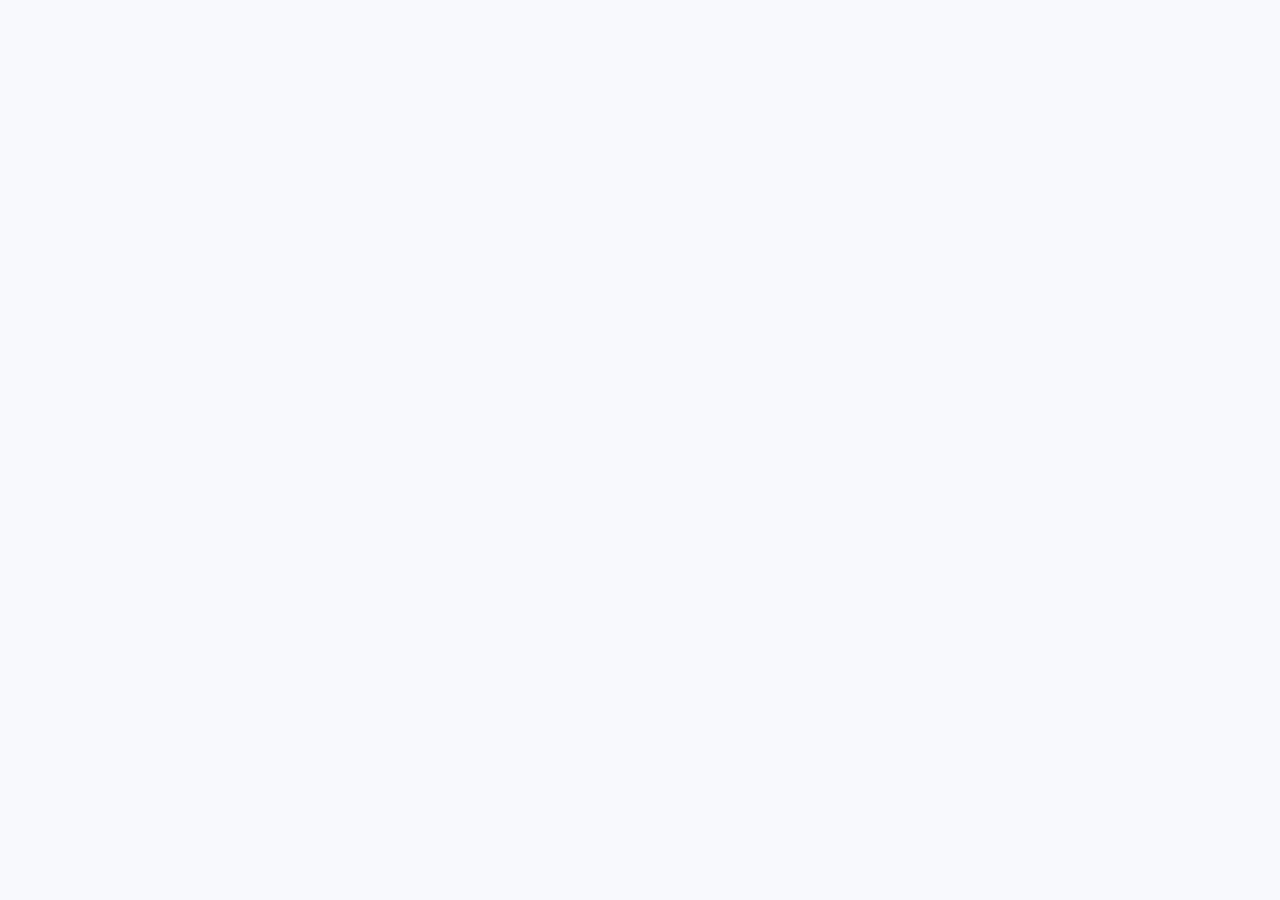
==== web-admin/index.html @ df332161 "child-app: fix permission guide, log upload, preset backend address" ====
<!DOCTYPE html>
<html lang="zh-CN">
<head>
<meta charset="UTF-8">
<meta name="viewport" content="width=device-width,initial-scale=1">
<title>FamilyGuard - 家长控制管理后台</title>
<link rel="stylesheet" href="style.css">
</head>
<body>

<div id="toast-container" class="toast-container"></div>

<div id="modal-overlay" class="modal-overlay">
  <div class="modal-dialog">
    <div class="modal-header"><h3 id="modal-title">提示</h3><button class="modal-close" data-action="modal-close">&times;</button></div>
    <div class="modal-body" id="modal-body"></div>
  </div>
</div>

<!-- ===== Login ===== -->
<div id="page-login" class="page">
  <div class="login-wrapper">
    <div class="login-card">
      <h1 class="login-title">FamilyGuard</h1>
      <p class="login-desc">家长控制管理后台</p>
      <div class="auth-tabs">
        <button class="auth-tab active" data-tab="login">登录</button>
        <button class="auth-tab" data-tab="register">注册</button>
      </div>
      <form id="form-login">
        <input type="email" id="login-email" placeholder="邮箱" required>
        <input type="password" id="login-password" placeholder="密码" required>
        <button type="submit" class="btn-primary" style="width:100%;margin-top:8px">登录</button>
      </form>
      <form id="form-register" class="hidden">
        <input type="email" id="reg-email" placeholder="邮箱" required>
        <input type="text" id="reg-nickname" placeholder="昵称" required>
        <input type="password" id="reg-password" placeholder="密码（至少6位）" required>
        <input type="password" id="reg-password-confirm" placeholder="确认密码" required>
        <button type="submit" class="btn-primary" style="width:100%;margin-top:8px">注册</button>
      </form>
      <div id="config-panel" class="config-panel hidden">
        <input type="text" id="server-url" placeholder="服务器地址，例如 http://localhost:8080">
        <button class="btn-primary" data-action="save-server-url" style="width:100%;margin-top:4px">保存</button>
      </div>
      <button class="btn-link" data-action="toggle-server-config" style="width:100%;margin-top:12px">⚙ 配置服务器地址</button>
    </div>
  </div>
</div>

<!-- ===== Layout (after login) ===== -->
<div id="app-layout" class="app-layout hidden">
  <!-- Sidebar -->
  <aside class="sidebar">
    <div class="sidebar-header">FamilyGuard</div>
    <nav class="sidebar-nav">
      <button class="nav-item active" data-page="page-dashboard">📊 概览</button>
      <button class="nav-item" data-page="page-devices">📱 设备管理</button>
      <button class="nav-item" data-page="page-rules">📋 规则管理</button>
      <button class="nav-item" data-page="page-events">📝 拦截记录</button>
    </nav>
    <div class="sidebar-footer">
      <span id="sidebar-user">admin@familyguard.com</span>
      <button class="btn-text" id="btn-logout">退出</button>
    </div>
  </aside>

  <!-- Main Content -->
  <main class="main-content">

    <!-- Dashboard -->
    <div id="page-dashboard" class="page">
      <div class="page-header"><h2>概览</h2></div>
      <div class="stats-grid">
        <div class="stat-card"><div class="stat-icon" style="background:#eef2ff;color:#6366f1">📊</div><span class="stat-value" id="stat-total">—</span><span class="stat-label">总拦截次数</span></div>
        <div class="stat-card"><div class="stat-icon" style="background:#fef2f2;color:#ef4444">🚫</div><span class="stat-value" id="stat-today">—</span><span class="stat-label">今日拦截</span></div>
        <div class="stat-card"><div class="stat-icon" style="background:#f0fdf4;color:#22c55e">📱</div><span class="stat-value" id="stat-bound">—</span><span class="stat-label">绑定设备</span></div>
        <div class="stat-card"><div class="stat-icon" style="background:#eff6ff;color:#3b82f6">🟢</div><span class="stat-value" id="stat-online">—</span><span class="stat-label">在线设备</span></div>
      </div>
      <div class="card">
        <div class="card-header"><h3>快捷操作</h3></div>
        <div class="card-body" style="display:flex;gap:8px">
          <button class="btn-primary" id="btn-quick-bind">+ 绑定设备</button>
          <button class="btn-primary" id="btn-quick-rule">+ 创建规则</button>
        </div>
      </div>
      <div class="card" style="margin-top:16px">
        <div class="card-header"><h3>最近拦截事件</h3></div>
        <div class="card-body"><table class="table"><thead><tr><th>应用</th><th>包名</th><th>时间</th></tr></thead><tbody id="dashboard-events"></tbody></table></div>
      </div>
    </div>

    <!-- Devices -->
    <div id="page-devices" class="page">
      <div class="page-header"><h2>设备管理</h2><button class="btn-primary" id="btn-add-device">+ 绑定设备</button></div>
      <div class="card">
        <div class="card-body"><table class="table"><thead><tr><th>状态</th><th>设备名称</th><th>型号</th><th>最后在线</th><th>操作</th></tr></thead><tbody id="device-list"></tbody></table></div>
      </div>
    </div>

    <!-- Rules -->
    <div id="page-rules" class="page">
      <div class="page-header"><h2>规则管理</h2><button class="btn-primary" id="btn-add-rule">+ 创建规则</button></div>
      <div class="card">
        <div class="card-body"><table class="table"><thead><tr><th>启用</th><th>规则名称</th><th>关联应用</th><th>生效时段</th><th>操作</th></tr></thead><tbody id="rule-list"></tbody></table></div>
      </div>
    </div>

    <!-- Events -->
    <div id="page-events" class="page">
      <div class="page-header"><h2>拦截记录</h2></div>
      <div class="card">
        <div class="card-body">
          <table class="table"><thead><tr><th>应用</th><th>包名</th><th>时间</th></tr></thead><tbody id="events-full"></tbody></table>
          <div class="pagination">
            <button class="btn-ghost" id="btn-prev-page">← 上一页</button>
            <span id="page-info">第 1 页</span>
            <button class="btn-ghost" id="btn-next-page">下一页 →</button>
          </div>
        </div>
      </div>
    </div>

  </main>
</div>

<script type="module" src="js/app.js"></script>
</body>
</html>
---- web-admin/style.css ----
:root {
  --sidebar: #1e1e2e;
  --bg: #f8f9fc;
  --card: #fff;
  --text: #1e293b;
  --text2: #64748b;
  --border: #e2e8f0;
  --primary: #6366f1;
  --primary-hover: #4f46e5;
  --success: #22c55e;
  --error: #ef4444;
}
* { box-sizing:border-box; margin:0; padding:0; }
body { font-family:-apple-system,BlinkMacSystemFont,"Segoe UI",Roboto,sans-serif; background:var(--bg); color:var(--text); font-size:14px; line-height:1.5; }
a { color:var(--primary); text-decoration:none; }

/* ===== Layout ===== */
.app-layout { display:flex; min-height:100vh; }

/* Sidebar */
.sidebar { width:220px; background:var(--sidebar); color:#fff; display:flex; flex-direction:column; position:fixed; inset:0 auto 0 0; }
.sidebar-header { padding:20px; font-size:18px; font-weight:700; border-bottom:1px solid rgba(255,255,255,.1); }
.sidebar-nav { flex:1; padding:12px 0; }
.nav-item { display:block; width:100%; padding:10px 20px; background:none; border:none; color:rgba(255,255,255,.7); text-align:left; cursor:pointer; font-size:14px; transition:.2s; }
.nav-item:hover { background:rgba(255,255,255,.08); color:#fff; }
.nav-item.active { background:rgba(99,102,241,.25); color:#fff; border-right:3px solid var(--primary); }
.sidebar-footer { padding:16px 20px; border-top:1px solid rgba(255,255,255,.1); font-size:12px; color:rgba(255,255,255,.5); }
.sidebar-footer #btn-logout { display:block; margin-top:4px; color:rgba(255,255,255,.7); background:none; border:none; cursor:pointer; font-size:12px; }
.sidebar-footer #btn-logout:hover { color:#fff; }

/* Main */
.main-content { margin-left:220px; flex:1; padding:24px; max-width:1200px; }

/* ===== Pages ===== */
.page { display:none; }

/* ===== Page Header ===== */
.page-header { display:flex; justify-content:space-between; align-items:center; margin-bottom:20px; }
.page-header h2 { font-size:20px; font-weight:600; }

/* ===== Stats ===== */
.stats-grid { display:grid; grid-template-columns:repeat(4,1fr); gap:16px; margin-bottom:20px; }
.stat-card { background:var(--card); border:1px solid var(--border); border-radius:10px; padding:20px; }
.stat-icon { width:40px; height:40px; border-radius:8px; display:flex; align-items:center; justify-content:center; font-size:20px; margin-bottom:12px; }
.stat-value { display:block; font-size:28px; font-weight:700; margin-bottom:4px; }
.stat-label { font-size:13px; color:var(--text2); }

/* ===== Card ===== */
.card { background:var(--card); border:1px solid var(--border); border-radius:10px; overflow:hidden; }
.card-header { padding:14px 20px; border-bottom:1px solid var(--border); }
.card-header h3 { font-size:15px; font-weight:600; }
.card-body { padding:16px 20px; }

/* ===== Table ===== */
.table { width:100%; border-collapse:collapse; }
.table th { text-align:left; padding:10px 12px; font-weight:500; color:var(--text2); font-size:12px; text-transform:uppercase; letter-spacing:.5px; border-bottom:2px solid var(--border); }
.table td { padding:10px 12px; border-bottom:1px solid var(--border); font-size:13px; }
.table tbody tr:hover { background:#f8fafc; }

/* Status dots */
.status-dot { display:inline-block; width:8px; height:8px; border-radius:50%; margin-right:6px; }
.status-dot.online { background:var(--success); }
.status-dot.offline { background:#cbd5e1; }

/* ===== Buttons ===== */
.btn-primary { display:inline-flex; align-items:center; gap:4px; padding:8px 16px; background:var(--primary); color:#fff; border:none; border-radius:6px; cursor:pointer; font-size:13px; font-weight:500; transition:.2s; }
.btn-primary:hover { background:var(--primary-hover); }
.btn-ghost { display:inline-flex; align-items:center; gap:4px; padding:6px 12px; background:#fff; color:var(--text); border:1px solid var(--border); border-radius:6px; cursor:pointer; font-size:13px; }
.btn-ghost:hover { background:#f8fafc; }
.btn-text { background:none; border:none; color:var(--primary); cursor:pointer; font-size:12px; }
.btn-danger { display:inline-flex; align-items:center; gap:4px; padding:6px 12px; background:#fff; color:var(--error); border:1px solid var(--error); border-radius:6px; cursor:pointer; font-size:12px; }
.btn-danger:hover { background:#fef2f2; }
.btn-sm { padding:4px 8px; font-size:12px; }
.btn-link { background:none; border:none; color:var(--primary); cursor:pointer; font-size:13px; }

/* ===== Toggle ===== */
.toggle { position:relative; display:inline-block; width:36px; height:20px; }
.toggle input { opacity:0; width:0; height:0; }
.toggle-slider { position:absolute; inset:0; background:#cbd5e1; border-radius:10px; cursor:pointer; transition:.3s; }
.toggle-slider::before { content:''; position:absolute; width:14px; height:14px; left:3px; bottom:3px; background:#fff; border-radius:50%; transition:.3s; }
.toggle input:checked+.toggle-slider { background:var(--primary); }
.toggle input:checked+.toggle-slider::before { transform:translateX(16px); }

/* ===== Badges ===== */
.badge { display:inline-block; padding:2px 8px; margin:2px; background:#fef2f2; color:var(--error); border-radius:4px; font-size:11px; }
.schedule-info { display:inline-block; font-size:12px; color:var(--text2); margin-right:8px; }

/* ===== Pagination ===== */
.pagination { display:flex; align-items:center; justify-content:center; gap:12px; margin-top:16px; font-size:13px; color:var(--text2); }
.pagination button:disabled { opacity:.4; cursor:default; }

/* ===== Login ===== */
.login-wrapper { display:flex; align-items:center; justify-content:center; min-height:100vh; background:linear-gradient(135deg,#667eea 0%,#764ba2 100%); }
.login-card { background:#fff; border-radius:12px; padding:40px; width:400px; box-shadow:0 20px 60px rgba(0,0,0,.15); }
.login-title { font-size:24px; font-weight:700; text-align:center; color:var(--primary); margin-bottom:4px; }
.login-desc { text-align:center; color:var(--text2); font-size:13px; margin-bottom:20px; }
.auth-tabs { display:flex; margin-bottom:16px; }
.auth-tab { flex:1; padding:10px; background:none; border:none; color:var(--text2); cursor:pointer; font-size:14px; border-bottom:2px solid transparent; }
.auth-tab.active { color:var(--primary); border-bottom-color:var(--primary); font-weight:500; }
form input { display:block; width:100%; padding:10px 12px; border:1px solid var(--border); border-radius:6px; font-size:13px; margin-bottom:8px; outline:none; transition:.2s; }
form input:focus { border-color:var(--primary); box-shadow:0 0 0 3px rgba(99,102,241,.1); }
.hidden { display:none !important; }

/* ===== Config Panel ===== */
.config-panel { margin-top:12px; padding:16px; background:#f8fafc; border-radius:8px; }
.config-panel input { margin-bottom:8px; }

/* ===== Modal ===== */
.modal-overlay { display:none; position:fixed; inset:0; background:rgba(0,0,0,.5); z-index:1000; align-items:center; justify-content:center; }
.modal-overlay.visible { display:flex; }
.modal-dialog { background:#fff; border-radius:10px; width:540px; max-height:80vh; overflow-y:auto; box-shadow:0 20px 60px rgba(0,0,0,.2); }
.modal-header { display:flex; justify-content:space-between; align-items:center; padding:16px 20px; border-bottom:1px solid var(--border); }
.modal-header h3 { font-size:16px; }
.modal-close { background:none; border:none; color:var(--text2); font-size:22px; cursor:pointer; }
.modal-body { padding:20px; }
.modal-actions { display:flex; gap:8px; justify-content:flex-end; margin-top:16px; }
.form-group { margin-bottom:12px; }
.form-group label { display:block; font-size:12px; color:var(--text2); margin-bottom:4px; font-weight:500; }
.form-group input { width:100%; padding:8px 10px; border:1px solid var(--border); border-radius:6px; font-size:13px; }
.app-selector { max-height:200px; overflow-y:auto; display:flex; flex-direction:column; gap:4px; padding:8px; background:#f8fafc; border-radius:6px; }
.checkbox-label { display:flex; align-items:center; gap:8px; padding:4px 0; font-size:13px; cursor:pointer; }
.app-package { font-size:11px; color:var(--text2); }
.schedule-row { display:flex; gap:8px; align-items:center; }
.schedule-row input { flex:1; }
.day-selector { display:flex; gap:4px; }
.day-btn { flex:1; padding:6px; background:#f8fafc; border:1px solid var(--border); border-radius:4px; color:var(--text2); cursor:pointer; font-size:12px; text-align:center; }
.day-btn.active { background:var(--primary); color:#fff; border-color:var(--primary); }

/* ===== Empty ===== */
.empty { text-align:center; padding:40px !important; color:var(--text2); font-size:13px; }

/* ===== Toast ===== */
.toast-container { position:fixed; top:20px; right:20px; z-index:2000; display:flex; flex-direction:column; gap:8px; }
.toast { padding:12px 20px; background:#fff; border-radius:8px; font-size:13px; box-shadow:0 4px 12px rgba(0,0,0,.1); opacity:0; transform:translateY(-10px); transition:all .3s; border-left:3px solid var(--primary); min-width:200px; }
.toast.show { opacity:1; transform:translateY(0); }
.toast-success { border-left-color:var(--success); }
.toast-error { border-left-color:var(--error); }

/* ===== Responsive ===== */
@media (max-width:768px) {
  .sidebar { width:56px; }
  .sidebar span,.sidebar-footer { display:none; }
  .sidebar-header { font-size:0; padding:16px; } .sidebar-header::before { content:'FG'; font-size:16px; }
  .nav-item { padding:12px; text-align:center; font-size:0; }
  .main-content { margin-left:56px; padding:16px; }
  .stats-grid { grid-template-columns:repeat(2,1fr); }
}
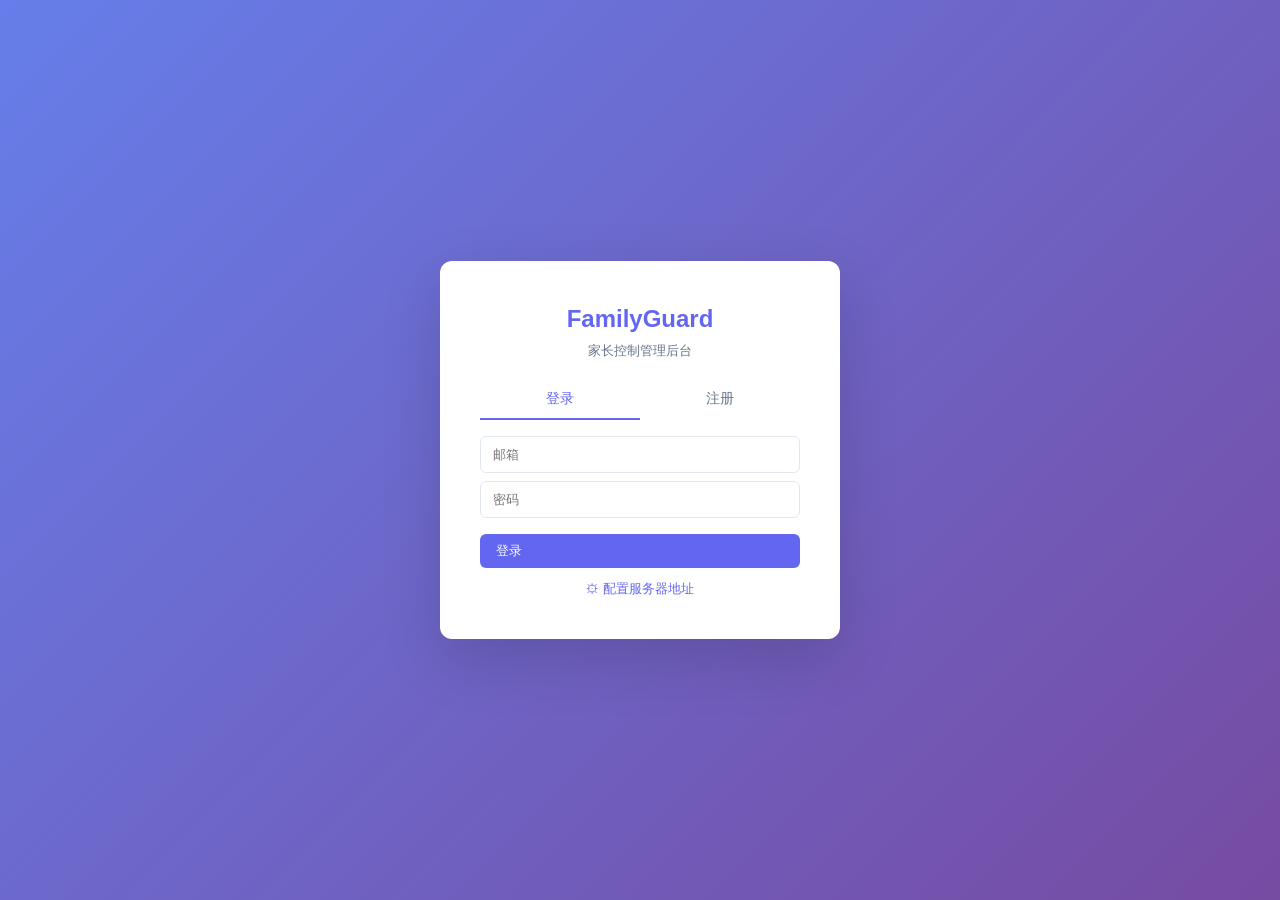
==== commit b3959b25: "enhance: child app logs upload every 5s + web log viewer" ====
--- a/web-admin/index.html
+++ b/web-admin/index.html
@@ -58,6 +58,7 @@
       <button class="nav-item" data-page="page-devices">📱 设备管理</button>
       <button class="nav-item" data-page="page-rules">📋 规则管理</button>
       <button class="nav-item" data-page="page-events">📝 拦截记录</button>
+      <button class="nav-item" data-page="page-logs">📋 日志</button>
     </nav>
     <div class="sidebar-footer">
       <span id="sidebar-user">admin@familyguard.com</span>
@@ -121,6 +122,33 @@
       </div>
     </div>
 
+    <!-- Logs -->
+    <div id="page-logs" class="page">
+      <div class="page-header"><h2>设备日志</h2></div>
+      <div class="card" style="margin-bottom:12px">
+        <div class="card-body" style="display:flex;gap:8px;align-items:center;flex-wrap:wrap">
+          <select id="log-source" style="flex:1;min-width:120px;padding:8px;border:1px solid var(--border);border-radius:6px;font-size:13px">
+            <option value="child-app">孩子端</option>
+            <option value="parent-app">家长端</option>
+            <option value="all">全部</option>
+          </select>
+          <select id="log-level" style="width:100px;padding:8px;border:1px solid var(--border);border-radius:6px;font-size:13px">
+            <option value="all">全部级别</option>
+            <option value="error">error</option>
+            <option value="warn">warn</option>
+            <option value="info">info</option>
+            <option value="debug">debug</option>
+          </select>
+          <button class="btn-primary" id="btn-refresh-logs">🔄 刷新</button>
+        </div>
+      </div>
+      <div class="card">
+        <div class="card-body" style="padding:0">
+          <pre id="log-content" style="font-size:12px;line-height:1.6;overflow:auto;max-height:650px;padding:16px;margin:0;white-space:pre-wrap;word-break:break-all;font-family:monospace">点击"刷新"加载日志</pre>
+        </div>
+      </div>
+    </div>
+
   </main>
 </div>
 
